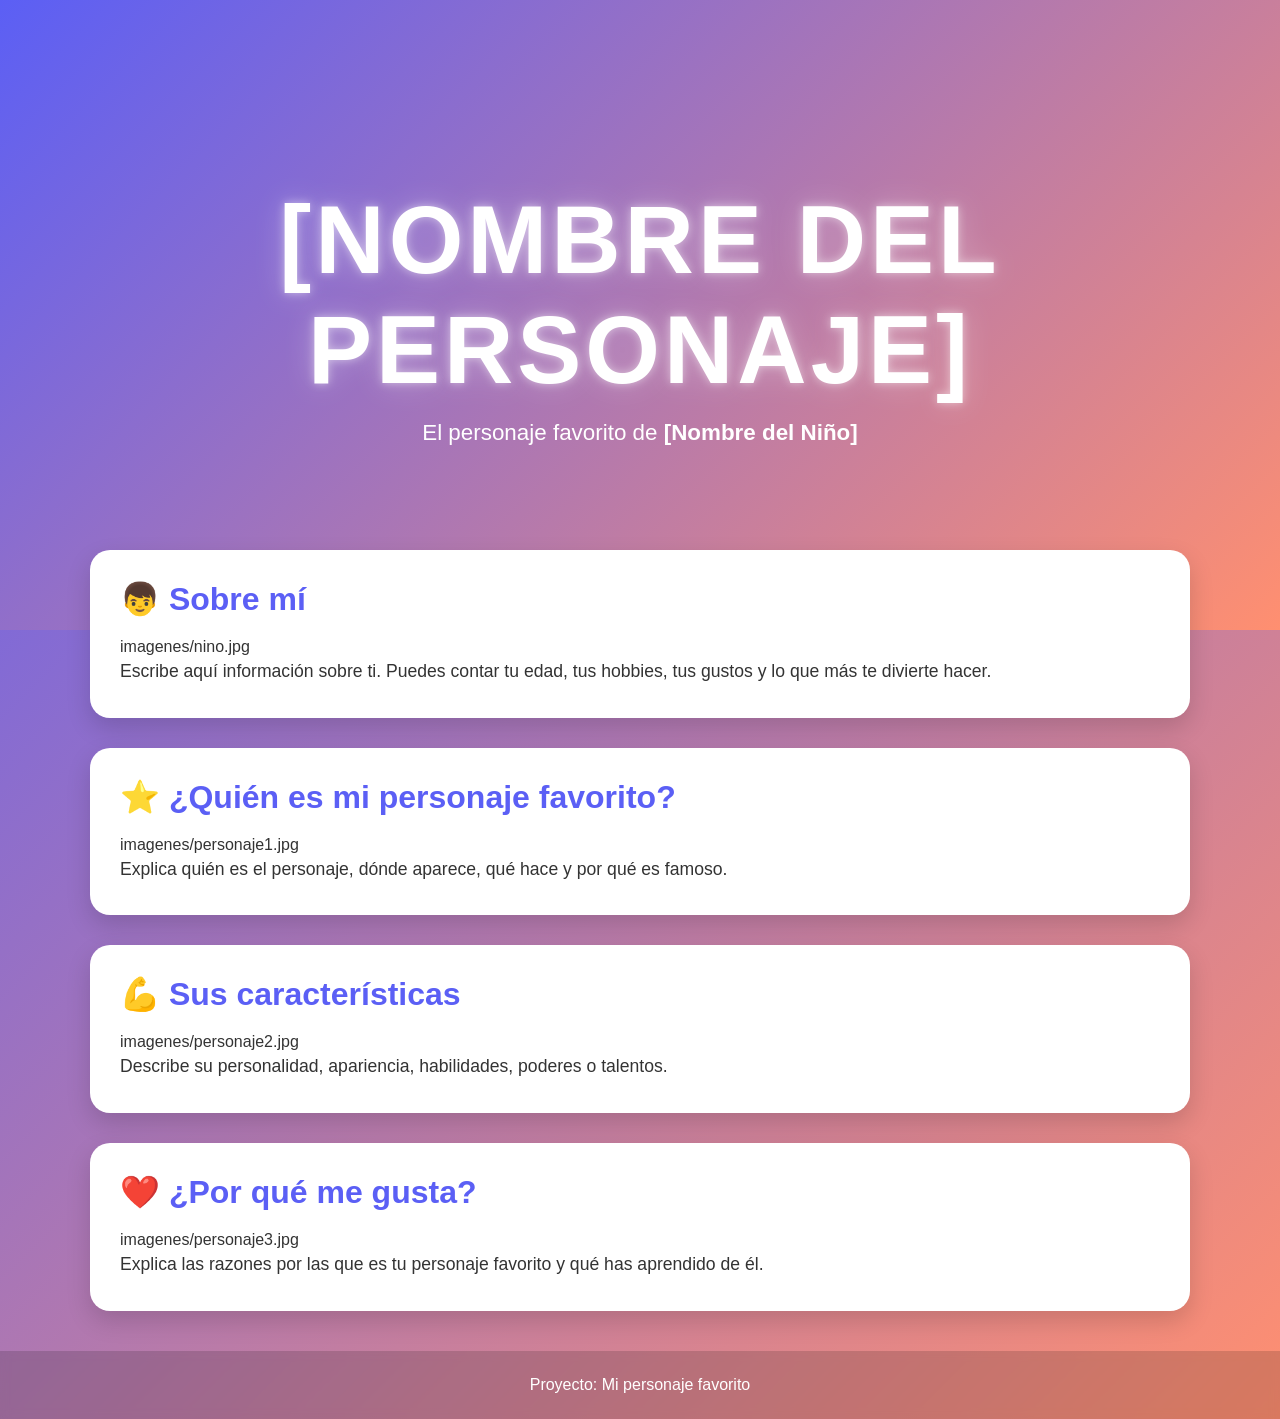
==== docs/personajeFavorito/index.html @ c2421c3f "Automated update" ====
<!DOCTYPE html>
<html lang="es">

<head>
    <meta charset="UTF-8">
    <meta name="viewport" content="width=device-width, initial-scale=1.0">
    <title>[Nombre del Personaje]</title>
    <link rel="stylesheet" href="style.css">
</head>

<body>

    <header class="hero">
        <div class="hero-content">
            <h1>[NOMBRE DEL PERSONAJE]</h1>
            <p>El personaje favorito de <strong>[Nombre del Niño]</strong></p>
        </div>
    </header>

    <main>

        <section class="card">
            <h2>👦 Sobre mí</h2>
            imagenes/nino.jpg

            <p>
                Escribe aquí información sobre ti.
                Puedes contar tu edad, tus hobbies,
                tus gustos y lo que más te divierte hacer.
            </p>
        </section>

        <section class="card">
            <h2>⭐ ¿Quién es mi personaje favorito?</h2>
            imagenes/personaje1.jpg

            <p>
                Explica quién es el personaje, dónde aparece,
                qué hace y por qué es famoso.
            </p>
        </section>

        <section class="card">
            <h2>💪 Sus características</h2>
            imagenes/personaje2.jpg

            <p>
                Describe su personalidad, apariencia,
                habilidades, poderes o talentos.
            </p>
        </section>

        <section class="card">
            <h2>❤️ ¿Por qué me gusta?</h2>
            imagenes/personaje3.jpg

            <p>
                Explica las razones por las que es tu personaje favorito
                y qué has aprendido de él.
            </p>
        </section>

    </main>

    <footer>
        <p>Proyecto: Mi personaje favorito</p>
    </footer>

</body>

</html>
---- docs/personajeFavorito/style.css ----
/*======================================
  PALETA DE COLORES
======================================*/
:root {
    --color-primario: #5b5ff5;
    --color-secundario: #ff8f70;
}

/*======================================
  CONFIGURACIÓN GENERAL
======================================*/
* {
    margin: 0;
    padding: 0;
    box-sizing: border-box;
}

body {
    font-family: "Segoe UI", Arial, sans-serif;

    background: linear-gradient(
        135deg,
        var(--color-primario),
        var(--color-secundario)
    );

    min-height: 100vh;
    color: #333;
}

/*======================================
  HERO
======================================*/
.hero {
    height: 70vh;

    display: flex;
    justify-content: center;
    align-items: center;

    text-align: center;

    background: linear-gradient(
        135deg,
        var(--color-primario),
        var(--color-secundario)
    );

    color: white;
}

.hero-content {
    animation: aparecer 1.5s ease;
}

.hero h1 {
    font-size: clamp(3rem, 8vw, 6rem);
    letter-spacing: 4px;
    text-transform: uppercase;

    text-shadow:
        0 0 10px rgba(255,255,255,.5),
        0 0 30px rgba(255,255,255,.3);

    animation: flotar 3s ease-in-out infinite;
}

.hero p {
    font-size: 1.4rem;
    margin-top: 15px;
}

/*======================================
  CONTENEDOR
======================================*/
main {
    width: 90%;
    max-width: 1100px;

    margin: -80px auto 40px;
}

/*======================================
  TARJETAS
======================================*/
.card {
    background: white;

    margin-bottom: 30px;
    padding: 30px;

    border-radius: 20px;

    box-shadow: 0 10px 25px rgba(0,0,0,.15);

    transition: .3s;
}

.card:hover {
    transform: translateY(-8px);
}

.card h2 {
    color: var(--color-primario);
    margin-bottom: 20px;
    font-size: 2rem;
}

.card img {
    width: 100%;
    max-width: 450px;

    display: block;
    margin: 20px auto;

    border-radius: 15px;

    transition: .4s;
}

.card img:hover {
    transform: scale(1.05);
}

.card p {
    font-size: 1.1rem;
    line-height: 1.8;
}

/*======================================
  FOOTER
======================================*/
footer {
    text-align: center;

    padding: 25px;

    color: white;

    background: rgba(0,0,0,.15);

    backdrop-filter: blur(5px);
}

/*======================================
  ANIMACIONES
======================================*/
@keyframes aparecer {
    from {
        opacity: 0;
        transform: translateY(40px);
    }

    to {
        opacity: 1;
        transform: translateY(0);
    }
}

@keyframes flotar {
    0% {
        transform: translateY(0);
    }

    50% {
        transform: translateY(-10px);
    }

    100% {
        transform: translateY(0);
    }
}

/*======================================
  RESPONSIVE
======================================*/
@media (max-width: 768px) {

    .hero {
        height: 55vh;
    }

    .hero p {
        font-size: 1rem;
    }

    .card {
        padding: 20px;
    }

    .card h2 {
        font-size: 1.5rem;
    }
}
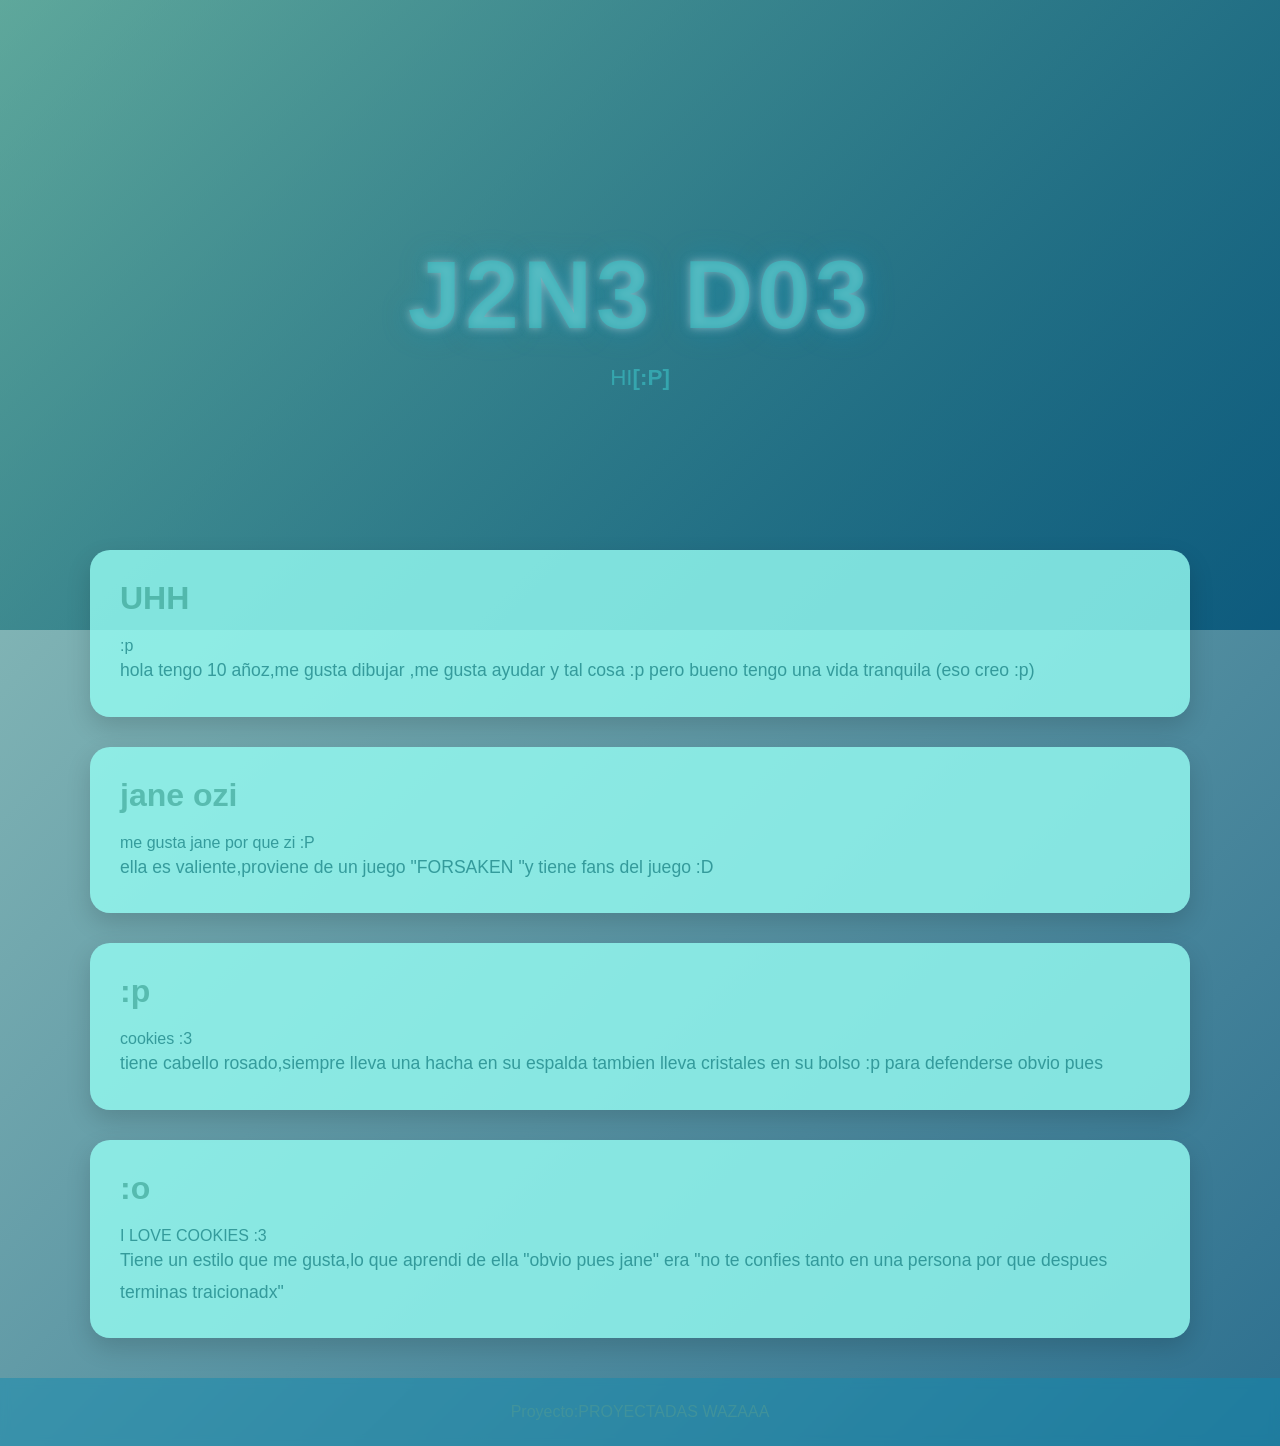
==== commit 270489f8: "cookies :3" ====
--- a/docs/personajeFavorito/index.html
+++ b/docs/personajeFavorito/index.html
@@ -4,7 +4,7 @@
 <head>
     <meta charset="UTF-8">
     <meta name="viewport" content="width=device-width, initial-scale=1.0">
-    <title>[Nombre del Personaje]</title>
+    <title>J2n3 d0E</title>
     <link rel="stylesheet" href="style.css">
 </head>
 
@@ -12,58 +12,67 @@
 
     <header class="hero">
         <div class="hero-content">
-            <h1>[NOMBRE DEL PERSONAJE]</h1>
-            <p>El personaje favorito de <strong>[Nombre del Niño]</strong></p>
+            <h1>J2N3 D03</h1>
+            <p>HI<strong>[:P]</strong></p>
         </div>
     </header>
 
     <main>
 
         <section class="card">
-            <h2>👦 Sobre mí</h2>
-            imagenes/nino.jpg
+            <h2>UHH</h2>
+            :p
 
             <p>
-                Escribe aquí información sobre ti.
-                Puedes contar tu edad, tus hobbies,
-                tus gustos y lo que más te divierte hacer.
+               hola tengo 10 añoz,me gusta dibujar
+               ,me gusta ayudar y tal cosa :p
+               pero bueno tengo una vida tranquila
+               (eso creo :p)        
+        
+            
             </p>
         </section>
 
         <section class="card">
-            <h2>⭐ ¿Quién es mi personaje favorito?</h2>
-            imagenes/personaje1.jpg
+            <h2>jane ozi</h2>
+            me gusta jane por que zi :P
+
+            <p> 
+           ella es valiente,proviene de un juego "FORSAKEN
+           "y tiene fans del juego :D
+            
+            </p>
+        </section>
+            
+        <section class="card">
+            <h2>:p</h2>
+            cookies :3
 
             <p>
-                Explica quién es el personaje, dónde aparece,
-                qué hace y por qué es famoso.
+            tiene cabello rosado,siempre lleva una
+            hacha en su espalda tambien lleva cristales
+            en su bolso :p para defenderse obvio pues
+                
             </p>
         </section>
 
         <section class="card">
-            <h2>💪 Sus características</h2>
-            imagenes/personaje2.jpg
+            <h2>:o</h2>
+            I LOVE COOKIES :3
 
             <p>
-                Describe su personalidad, apariencia,
-                habilidades, poderes o talentos.
-            </p>
-        </section>
-
-        <section class="card">
-            <h2>❤️ ¿Por qué me gusta?</h2>
-            imagenes/personaje3.jpg
-
-            <p>
-                Explica las razones por las que es tu personaje favorito
-                y qué has aprendido de él.
+    
+            Tiene un estilo que me gusta,lo que aprendi
+            de ella "obvio pues jane" era
+            "no te confies tanto en una persona por que
+            despues terminas traicionadx"    
             </p>
         </section>
 
     </main>
 
     <footer>
-        <p>Proyecto: Mi personaje favorito</p>
+        <p>Proyecto:PROYECTADAS WAZAAA</p>
     </footer>
 
 </body>
--- a/docs/personajeFavorito/style.css
+++ b/docs/personajeFavorito/style.css
@@ -2,8 +2,8 @@
   PALETA DE COLORES
 ======================================*/
 :root {
-    --color-primario: #5b5ff5;
-    --color-secundario: #ff8f70;
+    --color-primario: #15806e70;
+    --color-secundario: #005177d2;
 }
 
 /*======================================
@@ -25,7 +25,7 @@
     );
 
     min-height: 100vh;
-    color: #333;
+    color: #198285c2;
 }
 
 /*======================================
@@ -46,7 +46,7 @@
         var(--color-secundario)
     );
 
-    color: white;
+    color: rgba(58, 191, 196, 0.63);
 }
 
 .hero-content {
@@ -59,8 +59,8 @@
     text-transform: uppercase;
 
     text-shadow:
-        0 0 10px rgba(255,255,255,.5),
-        0 0 30px rgba(255,255,255,.3);
+        0 0 10px rgba(222, 232, 233, 0.5),
+        0 0 30px rgba(11, 156, 201, 0.452);
 
     animation: flotar 3s ease-in-out infinite;
 }
@@ -84,7 +84,7 @@
   TARJETAS
 ======================================*/
 .card {
-    background: white;
+    background: rgba(147, 250, 241, 0.815);
 
     margin-bottom: 30px;
     padding: 30px;
@@ -107,6 +107,7 @@
 }
 
 .card img {
+    font-family: "Segoe UI", Arial, sans-serif;
     width: 100%;
     max-width: 450px;
 
@@ -135,9 +136,9 @@
 
     padding: 25px;
 
-    color: white;
+    color: rgba(70, 150, 153, 0.781);
 
-    background: rgba(0,0,0,.15);
+    background: rgba(17, 138, 175, 0.486);
 
     backdrop-filter: blur(5px);
 }
